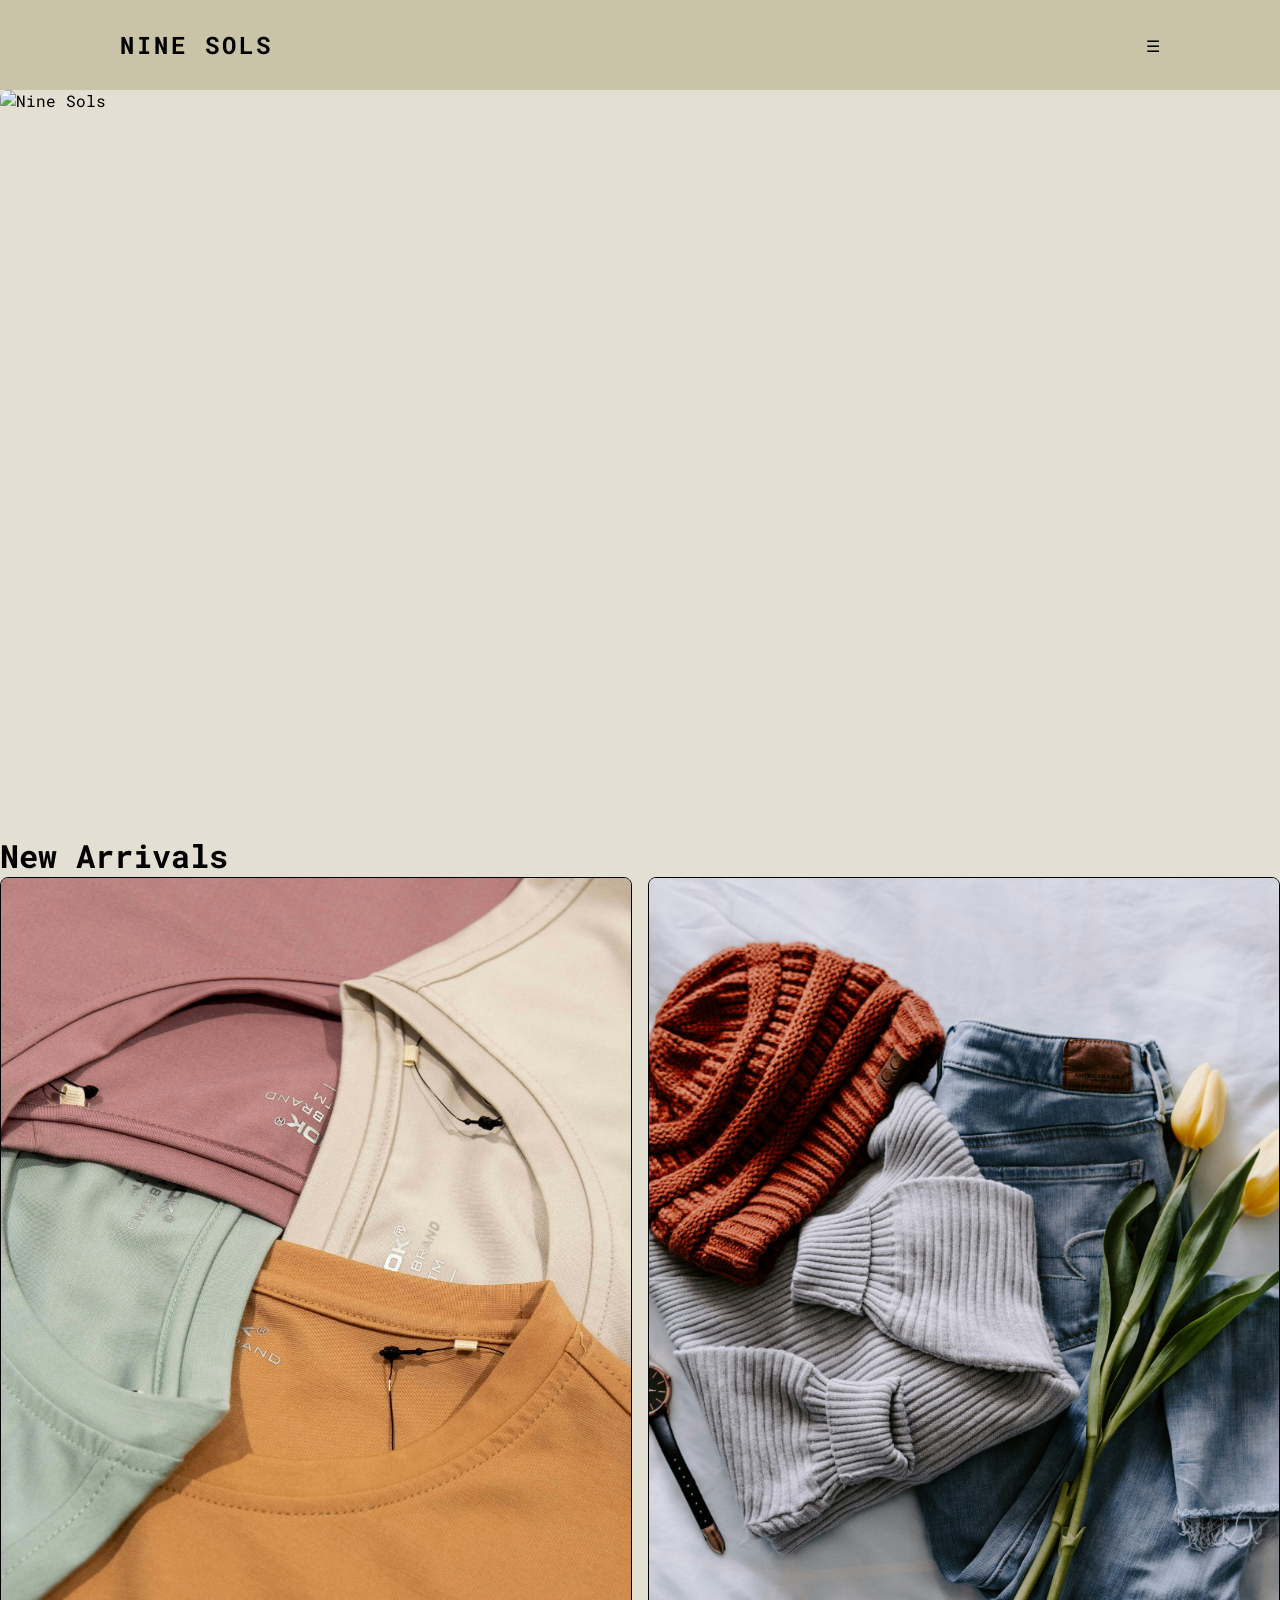
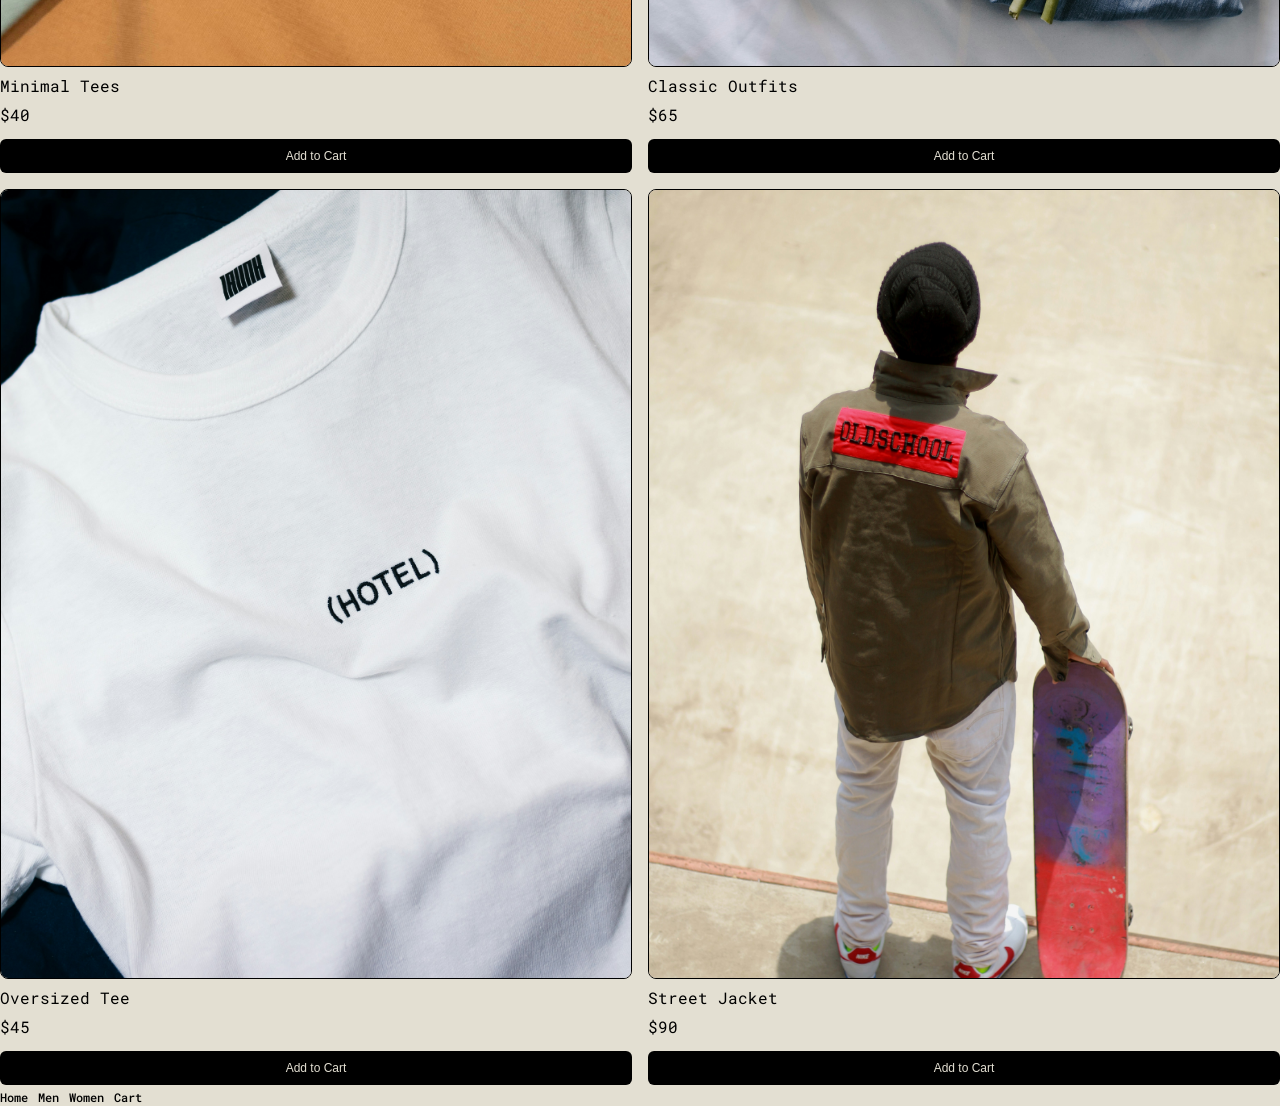
==== index.html @ b7bc0f08 "Update index.html" ====
<!DOCTYPE html>
<html>

<head>
<meta charset="UTF-8">
<title>Nine Sols</title>
<meta name="viewport" content="width=device-width, initial-scale=1.0">
<link rel="stylesheet" href="style.css">
</head>

<body>

<header>
<div class="logo">NINE SOLS</div>
<div class="menu">☰</div>
</header>

<div class="container">

<div class="hero-image">
<img src="images/lifestyle1.jpg" alt="Nine Sols">
</div>

<h1 class="page-title">New Arrivals</h1>

<div class="products">

<div class="product-card">
<div class="product-image">
<img src="images/shirts1.jpg" alt="">
</div>
<div class="product-name">Minimal Tees</div>
<div class="product-price">$40</div>
<button class="add-cart">Add to Cart</button>
</div>

<div class="product-card">
<div class="product-image">
<img src="images/shirts2.jpg" alt="">
</div>
<div class="product-name">Classic Outfits</div>
<div class="product-price">$65</div>
<button class="add-cart">Add to Cart</button>
</div>

<div class="product-card">
<div class="product-image">
<img src="images/shirts3.jpg" alt="">
</div>
<div class="product-name">Oversized Tee</div>
<div class="product-price">$45</div>
<button class="add-cart">Add to Cart</button>
</div>

<div class="product-card">
<div class="product-image">
<img src="images/shirts4.jpg" alt="">
</div>
<div class="product-name">Street Jacket</div>
<div class="product-price">$90</div>
<button class="add-cart">Add to Cart</button>
</div>

</div>

</div>

<div class="bottom-nav">
<a href="index.html">Home</a>
<a href="men.html">Men</a>
<a href="women.html">Women</a>
<a href="cart.html">Cart</a>
</div>

</body>
</html>
---- style.css ----
@import url('https://fonts.googleapis.com/css2?family=Roboto+Mono:wght@300;400;500;700&display=swap');

* {
  margin: 0;
  padding: 0;
  box-sizing: border-box;
}

body {
  font-family: 'Roboto Mono', monospace;
  background-color: #e3dfd2;
  color: #000;
}

/* ========================= */
/* HEADER */
/* ========================= */

header {
  background-color: #c9c3a7;
  height: 90px;
  display: flex;
  align-items: center;
  justify-content: space-between;
  padding: 0 120px;
  position: relative;
}

.logo {
  font-size: 24px;
  font-weight: 700;
  letter-spacing: 3px;
}

nav ul {
  list-style: none;
  display: flex;
  gap: 40px;
}

nav ul li {
  position: relative;
}

nav a {
  text-decoration: none;
  color: #000;
  font-size: 15px;
  transition: 0.3s ease;
}

nav a:hover {
  opacity: 0.6;
}

/* ========================= */
/* DROPDOWN MENU */
/* ========================= */

.dropdown {
  position: absolute;
  top: 40px;
  left: 0;
  background-color: #e3dfd2;
  border: 1px solid #000;
  padding: 20px;
  width: 200px;
  display: none;
  flex-direction: column;
  gap: 12px;
}

nav ul li:hover .dropdown {
  display: flex;
}

.dropdown a {
  font-size: 14px;
}

/* ========================= */
/* HERO SECTION */
/* ========================= */

.hero {
  height: 600px;
  display: flex;
  align-items: center;
  justify-content: center;
  text-align: center;
  padding: 0 200px;
}

.hero h1 {
  font-size: 52px;
  margin-bottom: 20px;
}

.button {
  background-color: #000;
  color: #e3dfd2;
  padding: 14px 40px;
  text-decoration: none;
  display: inline-block;
  margin-top: 20px;
  transition: 0.3s ease;
}

.button:hover {
  background-color: #c9c3a7;
  color: #000;
}

/* ========================= */
/* PRODUCT GRID */
/* ========================= */

.section {
  padding: 100px 120px;
}

.section h2 {
  font-size: 32px;
  margin-bottom: 60px;
}

.products {
  display: grid;
  grid-template-columns: repeat(3, 1fr);
  gap: 60px;
}

/* Proper image ratio container (4:5 fashion ratio) */
.product-card {
  display: flex;
  flex-direction: column;
  gap: 15px;
}

.product-image {
  width: 100%;
  aspect-ratio: 4 / 5;
  background-color: #c9c3a7;
  border: 1px solid #000;
}

.product-image img {
  width: 100%;
  height: 100%;
  object-fit: cover;
}

.product-card h3 {
  font-size: 16px;
}

.product-card p {
  font-size: 14px;
}

.product-card {
  transition: transform 0.2s ease;
}

.product-card:hover {
  transform: translateY(-4px);
}
/* Hover effect */
.product-card:hover {
  transform: translateY(-6px);
  transition: 0.3s ease;
}

.hero-image {
  width: 100%;
  aspect-ratio: 16 / 9;
  border-radius: 8px;
  overflow: hidden;
  margin-bottom: 24px;
}

.hero-image img {
  width: 100%;
  height: 100%;
  object-fit: cover;
}

.bottom-nav a {
  text-decoration: none;
  color: black;
  font-size: 12px;
  font-weight: 500;
}

.bottom-nav a:hover {
  opacity: 0.6;
}

.add-cart{
margin-top:6px;
padding:10px;
font-size:12px;
background:black;
color:#e3dfd2;
border:none;
border-radius:6px;
cursor:pointer;
}

.add-cart:hover{
background:#333;
}

.products{
display:grid;
grid-template-columns:1fr 1fr;
gap:16px;
}

.product-card{
display:flex;
flex-direction:column;
gap:8px;
}

.product-image{
width:100%;
aspect-ratio:4/5;
background:#c9c3a7;
border-radius:8px;
overflow:hidden;
}

.product-image img{
width:100%;
height:100%;
object-fit:cover;
}
/* ========================= */
/* FOOTER */
/* ========================= */

footer {
  margin-top: 120px;
  height: 120px;
  background-color: #c9c3a7;
  display: flex;
  align-items: center;
  justify-content: center;
  font-size: 14px;
}
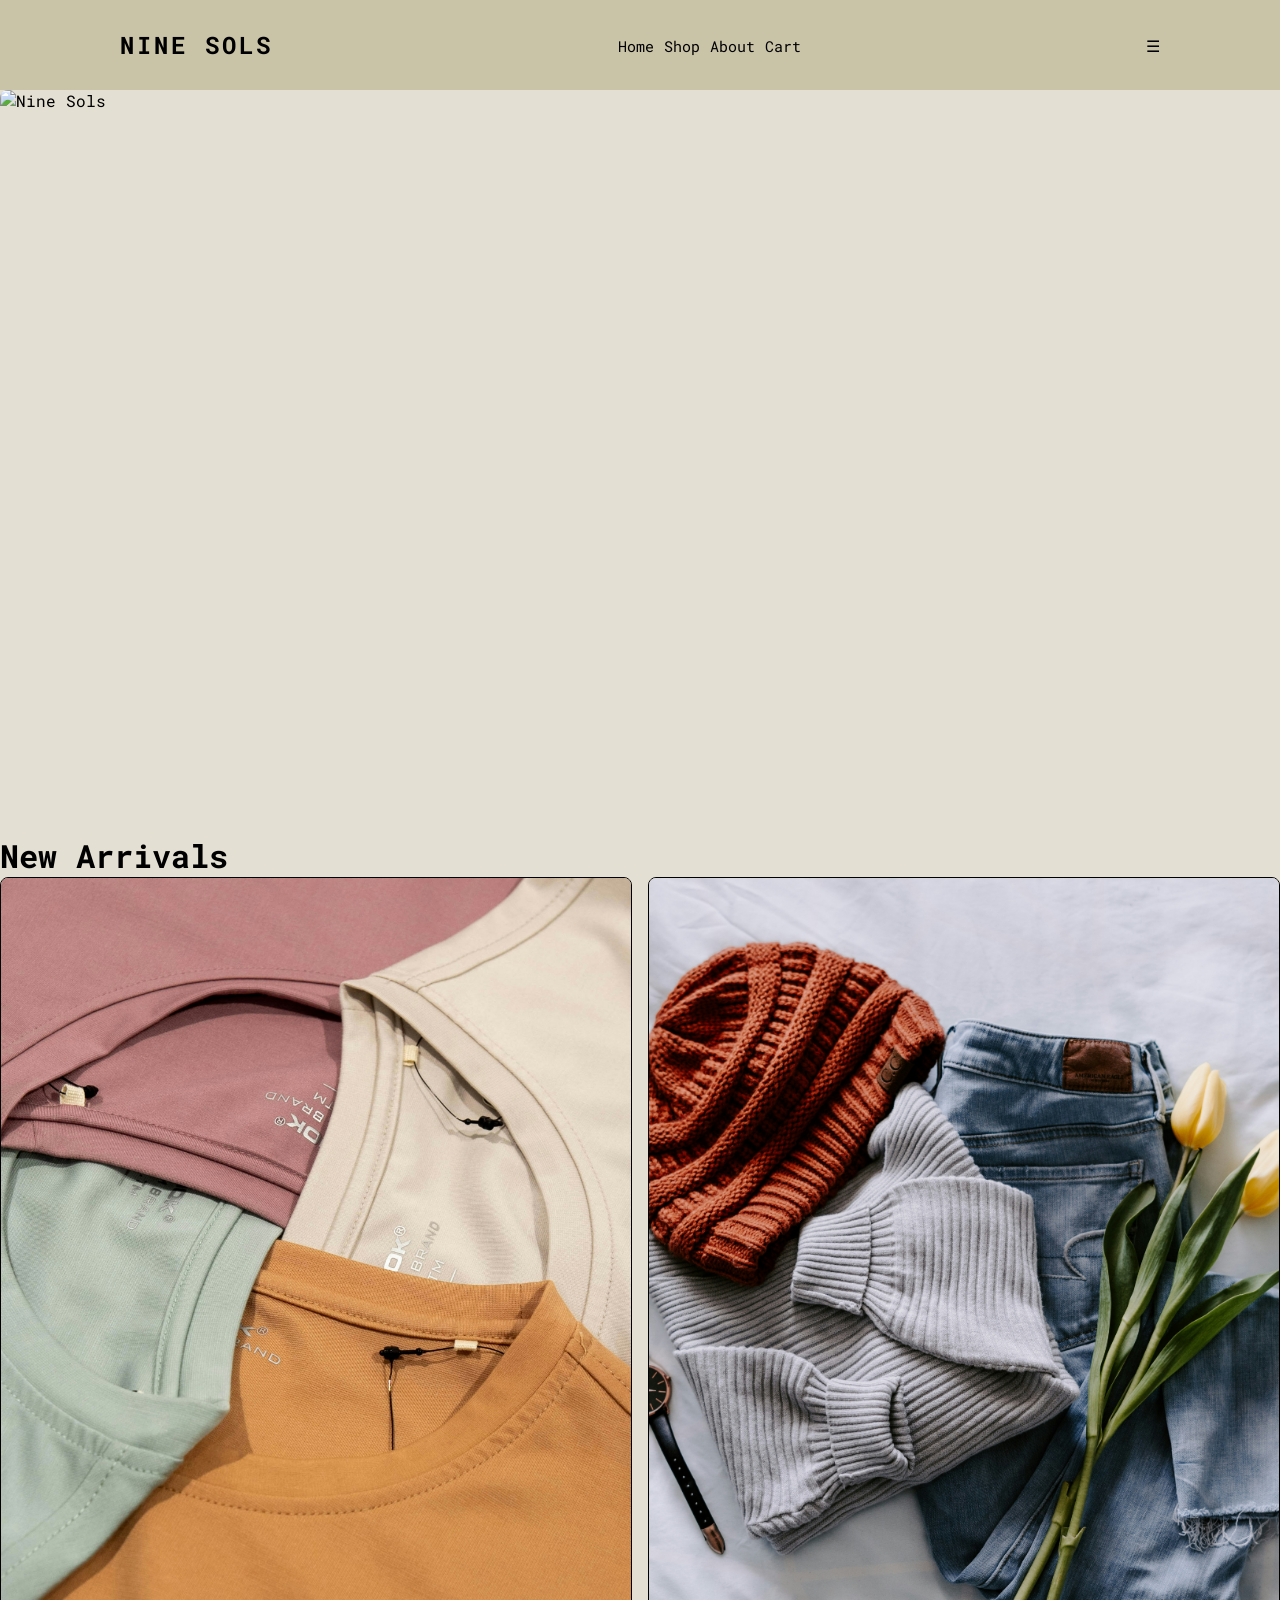
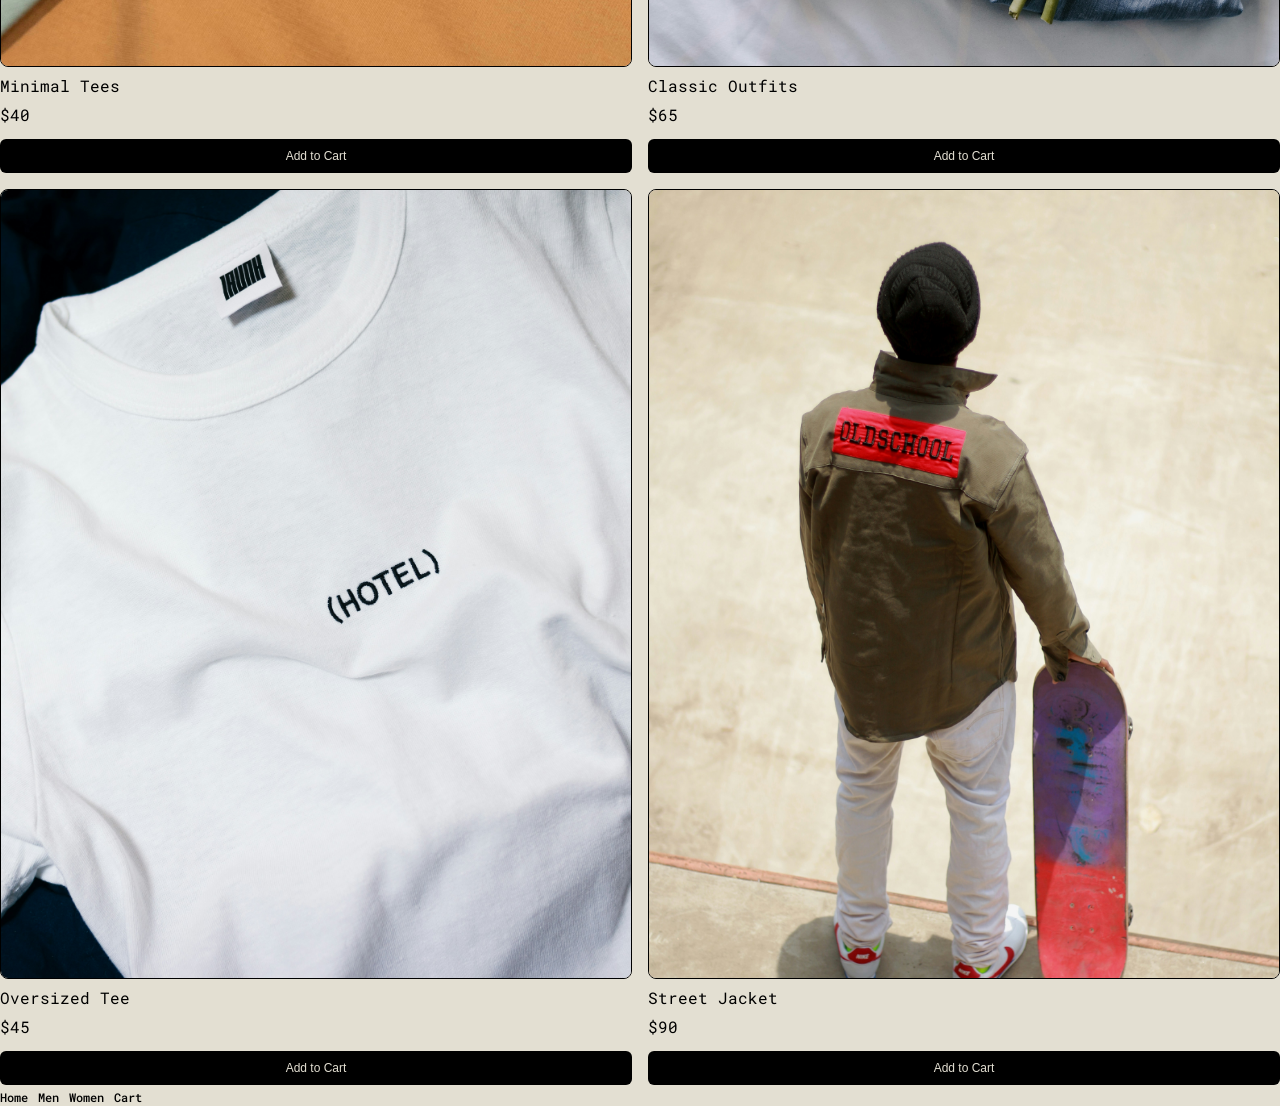
==== commit 8779d991: "updates" ====
--- a/index.html
+++ b/index.html
@@ -12,7 +12,13 @@
 
 <header>
 <div class="logo">NINE SOLS</div>
-<div class="menu">☰</div>
+<nav>
+    <a href="index.html">Home</a>
+    <a href="shop.html">Shop</a>
+    <a href="about.html">About</a>
+    <a href="cart.html">Cart</a>
+  </nav>
+  <div class="menu">☰</div>
 </header>
 
 <div class="container">
--- a/style.css
+++ b/style.css
@@ -130,6 +130,40 @@
   gap: 60px;
 }
 
+/* Contact Form */
+
+.contact-form {
+  display: flex;
+  flex-direction: column;
+  gap: 16px;
+}
+
+.form-group {
+  display: flex;
+  flex-direction: column;
+}
+
+.form-group label {
+  font-size: 13px;
+  margin-bottom: 6px;
+  font-weight: 600;
+}
+
+.form-group input {
+  height: 45px;
+  padding: 10px;
+  border: 1px solid #000;
+  border-radius: 6px;
+  background-color: #e3dfd2;
+  font-family: 'Roboto Mono', monospace;
+  font-size: 14px;
+}
+
+.form-group input:focus {
+  outline: none;
+  border-color: #c9c3a7;
+  background-color: white;
+}
 /* Proper image ratio container (4:5 fashion ratio) */
 .product-card {
   display: flex;
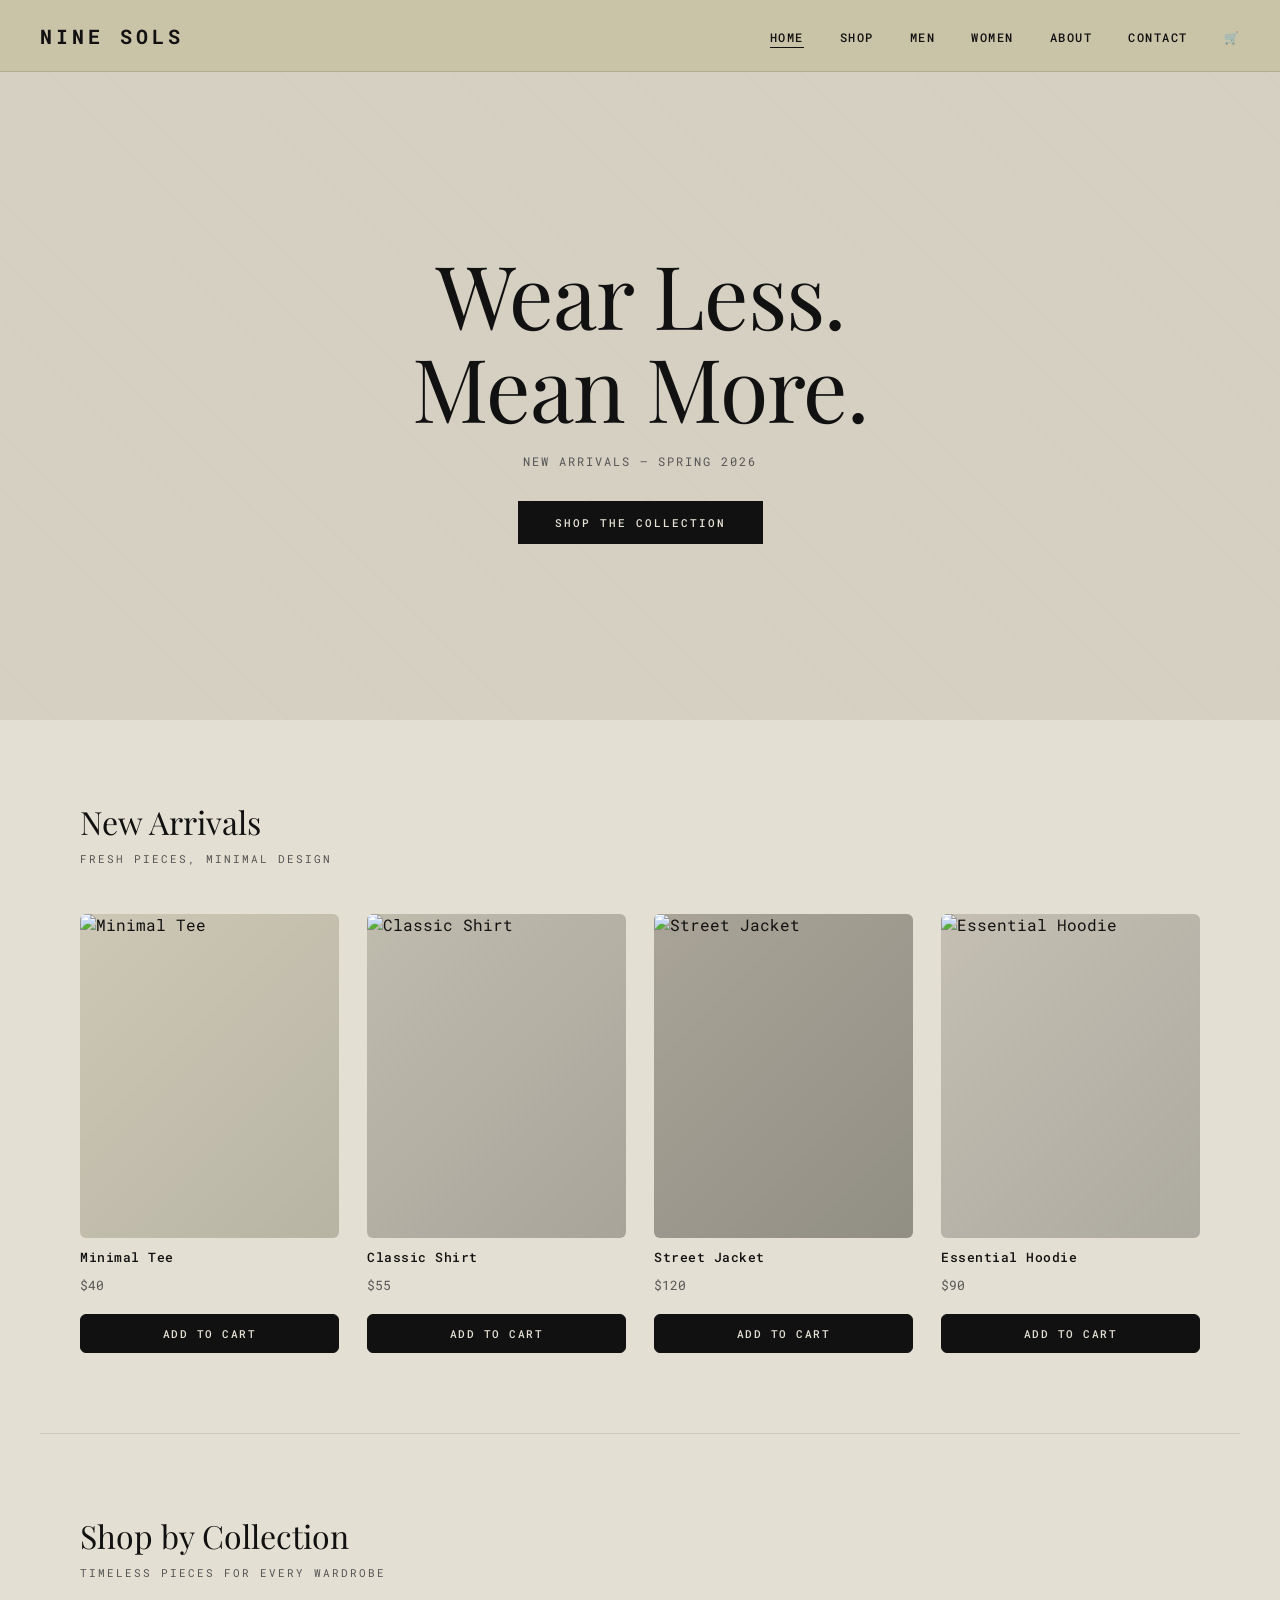
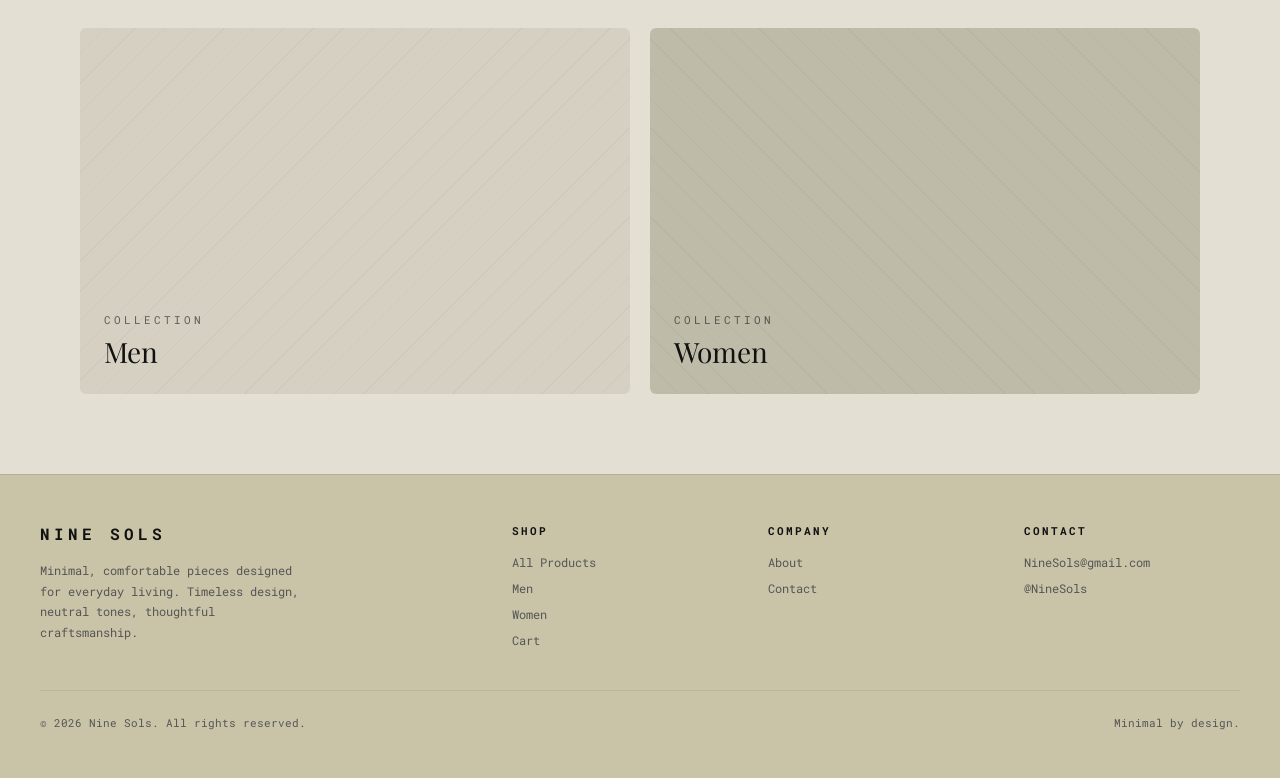
==== commit 45a6f1a7: "update" ====
--- a/index.html
+++ b/index.html
@@ -1,82 +1,138 @@
-<!DOCTYPE html>
-<html>
-
-<head>
-<meta charset="UTF-8">
-<title>Nine Sols</title>
-<meta name="viewport" content="width=device-width, initial-scale=1.0">
-<link rel="stylesheet" href="style.css">
-</head>
-
-<body>
-
-<header>
-<div class="logo">NINE SOLS</div>
-<nav>
-    <a href="index.html">Home</a>
-    <a href="shop.html">Shop</a>
-    <a href="about.html">About</a>
-    <a href="cart.html">Cart</a>
-  </nav>
-  <div class="menu">☰</div>
-</header>
-
-<div class="container">
-
-<div class="hero-image">
-<img src="images/lifestyle1.jpg" alt="Nine Sols">
-</div>
-
-<h1 class="page-title">New Arrivals</h1>
-
-<div class="products">
-
-<div class="product-card">
-<div class="product-image">
-<img src="images/shirts1.jpg" alt="">
-</div>
-<div class="product-name">Minimal Tees</div>
-<div class="product-price">$40</div>
-<button class="add-cart">Add to Cart</button>
-</div>
-
-<div class="product-card">
-<div class="product-image">
-<img src="images/shirts2.jpg" alt="">
-</div>
-<div class="product-name">Classic Outfits</div>
-<div class="product-price">$65</div>
-<button class="add-cart">Add to Cart</button>
-</div>
-
-<div class="product-card">
-<div class="product-image">
-<img src="images/shirts3.jpg" alt="">
-</div>
-<div class="product-name">Oversized Tee</div>
-<div class="product-price">$45</div>
-<button class="add-cart">Add to Cart</button>
-</div>
-
-<div class="product-card">
-<div class="product-image">
-<img src="images/shirts4.jpg" alt="">
-</div>
-<div class="product-name">Street Jacket</div>
-<div class="product-price">$90</div>
-<button class="add-cart">Add to Cart</button>
-</div>
-
-</div>
-
-</div>
-
-<div class="bottom-nav">
-<a href="index.html">Home</a>
-<a href="men.html">Men</a>
-<a href="women.html">Women</a>
-<a href="cart.html">Cart</a>
-</div>
-
-</body>
-</html>+<!DOCTYPE html>
+<html lang="en">
+<head>
+  <meta charset="UTF-8">
+  <meta name="viewport" content="width=device-width, initial-scale=1.0">
+  <title>Nine Sols — Minimal Clothing</title>
+  <link rel="stylesheet" href="style.css">
+</head>
+<body>
+
+<header>
+  <div class="logo"><a href="index.html">NINE SOLS</a></div>
+  <button class="menu-toggle" aria-label="Toggle menu" aria-expanded="false">☰</button>
+  <nav>
+    <ul class="nav-links">
+      <li><a href="index.html" class="active">Home</a></li>
+      <li><a href="shop.html">Shop</a></li>
+      <li><a href="men.html">Men</a></li>
+      <li><a href="women.html">Women</a></li>
+      <li><a href="about.html">About</a></li>
+      <li><a href="contact.html">Contact</a></li>
+      <li>
+        <a href="cart.html" class="cart-icon" aria-label="Cart">
+          🛒
+          <span class="cart-badge">0</span>
+        </a>
+      </li>
+    </ul>
+  </nav>
+</header>
+
+<main>
+
+  <!-- Hero -->
+  <section class="hero">
+    <div class="hero-content">
+      <h1>Wear Less.<br>Mean More.</h1>
+      <p>New Arrivals — Spring 2026</p>
+      <a href="shop.html" class="btn btn-dark">Shop the Collection</a>
+    </div>
+  </section>
+
+  <!-- New Arrivals -->
+  <section class="section">
+    <h2 class="section-title">New Arrivals</h2>
+    <p class="section-subtitle">Fresh pieces, minimal design</p>
+    <div class="products">
+
+      <div class="product-card">
+        <div class="product-image p-tee"><img src="https://images.unsplash.com/photo-1521572163474-6864f9cf17ab?w=400&h=500&fit=crop&crop=center&auto=format&q=80" alt="Minimal Tee" loading="lazy"></div>
+        <div class="product-name">Minimal Tee</div>
+        <div class="product-price">$40</div>
+        <button class="add-cart" data-product>Add to Cart</button>
+      </div>
+
+      <div class="product-card">
+        <div class="product-image p-shirt"><img src="https://images.unsplash.com/photo-1596755094514-f87e34085b2c?w=400&h=500&fit=crop&crop=center&auto=format&q=80" alt="Classic Shirt" loading="lazy"></div>
+        <div class="product-name">Classic Shirt</div>
+        <div class="product-price">$55</div>
+        <button class="add-cart" data-product>Add to Cart</button>
+      </div>
+
+      <div class="product-card">
+        <div class="product-image p-jacket"><img src="https://images.unsplash.com/photo-1551028719-00167b16eac5?w=400&h=500&fit=crop&crop=center&auto=format&q=80" alt="Street Jacket" loading="lazy"></div>
+        <div class="product-name">Street Jacket</div>
+        <div class="product-price">$120</div>
+        <button class="add-cart" data-product>Add to Cart</button>
+      </div>
+
+      <div class="product-card">
+        <div class="product-image p-hoodie"><img src="https://images.unsplash.com/photo-1556821840-3a63f15732ce?w=400&h=500&fit=crop&crop=center&auto=format&q=80" alt="Essential Hoodie" loading="lazy"></div>
+        <div class="product-name">Essential Hoodie</div>
+        <div class="product-price">$90</div>
+        <button class="add-cart" data-product>Add to Cart</button>
+      </div>
+
+    </div>
+  </section>
+
+  <div class="divider"></div>
+
+  <!-- Shop by category -->
+  <section class="section">
+    <h2 class="section-title">Shop by Collection</h2>
+    <p class="section-subtitle">Timeless pieces for every wardrobe</p>
+    <div style="display:grid;grid-template-columns:1fr 1fr;gap:20px;margin-top:8px;">
+      <a href="men.html" style="display:block;aspect-ratio:3/2;background:var(--card-bg);border-radius:6px;overflow:hidden;position:relative;transition:.3s ease;" onmouseover="this.style.opacity='.85'" onmouseout="this.style.opacity='1'">
+        <div style="position:absolute;bottom:24px;left:24px;">
+          <div style="font-size:11px;letter-spacing:3px;text-transform:uppercase;margin-bottom:6px;opacity:.6;">Collection</div>
+          <div style="font-family:'Playfair Display',serif;font-size:28px;font-weight:400;">Men</div>
+        </div>
+        <div style="position:absolute;inset:0;background:repeating-linear-gradient(-45deg,transparent,transparent 20px,rgba(0,0,0,.03) 20px,rgba(0,0,0,.03) 21px);"></div>
+      </a>
+      <a href="women.html" style="display:block;aspect-ratio:3/2;background:#bfbba9;border-radius:6px;overflow:hidden;position:relative;transition:.3s ease;" onmouseover="this.style.opacity='.85'" onmouseout="this.style.opacity='1'">
+        <div style="position:absolute;bottom:24px;left:24px;">
+          <div style="font-size:11px;letter-spacing:3px;text-transform:uppercase;margin-bottom:6px;opacity:.6;">Collection</div>
+          <div style="font-family:'Playfair Display',serif;font-size:28px;font-weight:400;">Women</div>
+        </div>
+        <div style="position:absolute;inset:0;background:repeating-linear-gradient(45deg,transparent,transparent 20px,rgba(0,0,0,.03) 20px,rgba(0,0,0,.03) 21px);"></div>
+      </a>
+    </div>
+  </section>
+
+</main>
+
+<footer>
+  <div class="footer-inner">
+    <div class="footer-brand">
+      <div class="logo">NINE SOLS</div>
+      <p>Minimal, comfortable pieces designed for everyday living. Timeless design, neutral tones, thoughtful craftsmanship.</p>
+    </div>
+    <div class="footer-col">
+      <h4>Shop</h4>
+      <a href="shop.html">All Products</a>
+      <a href="men.html">Men</a>
+      <a href="women.html">Women</a>
+      <a href="cart.html">Cart</a>
+    </div>
+    <div class="footer-col">
+      <h4>Company</h4>
+      <a href="about.html">About</a>
+      <a href="contact.html">Contact</a>
+    </div>
+    <div class="footer-col">
+      <h4>Contact</h4>
+      <a href="mailto:NineSols@gmail.com">NineSols@gmail.com</a>
+      <a href="#">@NineSols</a>
+    </div>
+  </div>
+  <div class="footer-bottom">
+    <span>© 2026 Nine Sols. All rights reserved.</span>
+    <span>Minimal by design.</span>
+  </div>
+</footer>
+
+<script src="cart.js"></script>
+</body>
+</html>
--- a/style.css
+++ b/style.css
@@ -1,285 +1,758 @@
-@import url('https://fonts.googleapis.com/css2?family=Roboto+Mono:wght@300;400;500;700&display=swap');
-
-* {
-  margin: 0;
-  padding: 0;
-  box-sizing: border-box;
-}
-
-body {
-  font-family: 'Roboto Mono', monospace;
-  background-color: #e3dfd2;
-  color: #000;
-}
-
-/* ========================= */
-/* HEADER */
-/* ========================= */
-
-header {
-  background-color: #c9c3a7;
-  height: 90px;
-  display: flex;
-  align-items: center;
-  justify-content: space-between;
-  padding: 0 120px;
-  position: relative;
-}
-
-.logo {
-  font-size: 24px;
-  font-weight: 700;
-  letter-spacing: 3px;
-}
-
-nav ul {
-  list-style: none;
-  display: flex;
-  gap: 40px;
-}
-
-nav ul li {
-  position: relative;
-}
-
-nav a {
-  text-decoration: none;
-  color: #000;
-  font-size: 15px;
-  transition: 0.3s ease;
-}
-
-nav a:hover {
-  opacity: 0.6;
-}
-
-/* ========================= */
-/* DROPDOWN MENU */
-/* ========================= */
-
-.dropdown {
-  position: absolute;
-  top: 40px;
-  left: 0;
-  background-color: #e3dfd2;
-  border: 1px solid #000;
-  padding: 20px;
-  width: 200px;
-  display: none;
-  flex-direction: column;
-  gap: 12px;
-}
-
-nav ul li:hover .dropdown {
-  display: flex;
-}
-
-.dropdown a {
-  font-size: 14px;
-}
-
-/* ========================= */
-/* HERO SECTION */
-/* ========================= */
-
-.hero {
-  height: 600px;
-  display: flex;
-  align-items: center;
-  justify-content: center;
-  text-align: center;
-  padding: 0 200px;
-}
-
-.hero h1 {
-  font-size: 52px;
-  margin-bottom: 20px;
-}
-
-.button {
-  background-color: #000;
-  color: #e3dfd2;
-  padding: 14px 40px;
-  text-decoration: none;
-  display: inline-block;
-  margin-top: 20px;
-  transition: 0.3s ease;
-}
-
-.button:hover {
-  background-color: #c9c3a7;
-  color: #000;
-}
-
-/* ========================= */
-/* PRODUCT GRID */
-/* ========================= */
-
-.section {
-  padding: 100px 120px;
-}
-
-.section h2 {
-  font-size: 32px;
-  margin-bottom: 60px;
-}
-
-.products {
-  display: grid;
-  grid-template-columns: repeat(3, 1fr);
-  gap: 60px;
-}
-
-/* Contact Form */
-
-.contact-form {
-  display: flex;
-  flex-direction: column;
-  gap: 16px;
-}
-
-.form-group {
-  display: flex;
-  flex-direction: column;
-}
-
-.form-group label {
-  font-size: 13px;
-  margin-bottom: 6px;
-  font-weight: 600;
-}
-
-.form-group input {
-  height: 45px;
-  padding: 10px;
-  border: 1px solid #000;
-  border-radius: 6px;
-  background-color: #e3dfd2;
-  font-family: 'Roboto Mono', monospace;
-  font-size: 14px;
-}
-
-.form-group input:focus {
-  outline: none;
-  border-color: #c9c3a7;
-  background-color: white;
-}
-/* Proper image ratio container (4:5 fashion ratio) */
-.product-card {
-  display: flex;
-  flex-direction: column;
-  gap: 15px;
-}
-
-.product-image {
-  width: 100%;
-  aspect-ratio: 4 / 5;
-  background-color: #c9c3a7;
-  border: 1px solid #000;
-}
-
-.product-image img {
-  width: 100%;
-  height: 100%;
-  object-fit: cover;
-}
-
-.product-card h3 {
-  font-size: 16px;
-}
-
-.product-card p {
-  font-size: 14px;
-}
-
-.product-card {
-  transition: transform 0.2s ease;
-}
-
-.product-card:hover {
-  transform: translateY(-4px);
-}
-/* Hover effect */
-.product-card:hover {
-  transform: translateY(-6px);
-  transition: 0.3s ease;
-}
-
-.hero-image {
-  width: 100%;
-  aspect-ratio: 16 / 9;
-  border-radius: 8px;
-  overflow: hidden;
-  margin-bottom: 24px;
-}
-
-.hero-image img {
-  width: 100%;
-  height: 100%;
-  object-fit: cover;
-}
-
-.bottom-nav a {
-  text-decoration: none;
-  color: black;
-  font-size: 12px;
-  font-weight: 500;
-}
-
-.bottom-nav a:hover {
-  opacity: 0.6;
-}
-
-.add-cart{
-margin-top:6px;
-padding:10px;
-font-size:12px;
-background:black;
-color:#e3dfd2;
-border:none;
-border-radius:6px;
-cursor:pointer;
-}
-
-.add-cart:hover{
-background:#333;
-}
-
-.products{
-display:grid;
-grid-template-columns:1fr 1fr;
-gap:16px;
-}
-
-.product-card{
-display:flex;
-flex-direction:column;
-gap:8px;
-}
-
-.product-image{
-width:100%;
-aspect-ratio:4/5;
-background:#c9c3a7;
-border-radius:8px;
-overflow:hidden;
-}
-
-.product-image img{
-width:100%;
-height:100%;
-object-fit:cover;
-}
-/* ========================= */
-/* FOOTER */
-/* ========================= */
-
-footer {
-  margin-top: 120px;
-  height: 120px;
-  background-color: #c9c3a7;
-  display: flex;
-  align-items: center;
-  justify-content: center;
-  font-size: 14px;
-}+@import url('https://fonts.googleapis.com/css2?family=Roboto+Mono:wght@300;400;500;700&family=Playfair+Display:ital,wght@0,400;0,600;1,400&display=swap');
+
+/* ── Variables ──────────────────────────────────────────────────────────── */
+:root {
+  --bg:        #e3dfd2;
+  --header-bg: #c9c3a7;
+  --card-bg:   #d5d0c2;
+  --black:     #111;
+  --mid:       #555;
+  --light:     #f0ede4;
+  --accent:    #8b7355;
+  --danger:    #b34a2e;
+  --radius:    6px;
+  --transition: 0.25s ease;
+}
+
+/* ── Reset ──────────────────────────────────────────────────────────────── */
+*, *::before, *::after { margin: 0; padding: 0; box-sizing: border-box; }
+
+html { scroll-behavior: smooth; }
+
+body {
+  font-family: 'Roboto Mono', monospace;
+  background: var(--bg);
+  color: var(--black);
+  min-height: 100vh;
+  display: flex;
+  flex-direction: column;
+}
+
+main { flex: 1; }
+
+img { display: block; max-width: 100%; }
+
+a { color: inherit; text-decoration: none; }
+
+/* ── Header ─────────────────────────────────────────────────────────────── */
+header {
+  background: var(--header-bg);
+  height: 72px;
+  display: flex;
+  align-items: center;
+  justify-content: space-between;
+  padding: 0 40px;
+  position: sticky;
+  top: 0;
+  z-index: 100;
+  border-bottom: 1px solid rgba(0,0,0,.12);
+}
+
+.logo {
+  font-size: 20px;
+  font-weight: 700;
+  letter-spacing: 4px;
+  text-transform: uppercase;
+}
+
+.logo a { color: var(--black); }
+
+.nav-links {
+  display: flex;
+  gap: 36px;
+  align-items: center;
+  list-style: none;
+}
+
+.nav-links a {
+  font-size: 12px;
+  font-weight: 500;
+  letter-spacing: 1.5px;
+  text-transform: uppercase;
+  transition: opacity var(--transition);
+}
+
+.nav-links a:hover { opacity: 0.5; }
+
+.nav-links a.active { border-bottom: 1px solid var(--black); padding-bottom: 2px; }
+
+.cart-icon {
+  position: relative;
+  cursor: pointer;
+}
+
+.cart-badge {
+  position: absolute;
+  top: -8px;
+  right: -10px;
+  background: var(--black);
+  color: var(--bg);
+  font-size: 9px;
+  font-weight: 700;
+  width: 18px;
+  height: 18px;
+  border-radius: 50%;
+  display: none;
+  align-items: center;
+  justify-content: center;
+}
+
+/* Mobile menu toggle */
+.menu-toggle {
+  display: none;
+  background: none;
+  border: none;
+  cursor: pointer;
+  font-size: 22px;
+  padding: 4px;
+}
+
+/* ── Container ──────────────────────────────────────────────────────────── */
+.container {
+  max-width: 1200px;
+  margin: 0 auto;
+  padding: 0 40px;
+}
+
+/* ── Hero ────────────────────────────────────────────────────────────────── */
+.hero {
+  width: 100%;
+  height: 72vh;
+  min-height: 400px;
+  background: var(--card-bg);
+  display: flex;
+  align-items: center;
+  justify-content: center;
+  overflow: hidden;
+  position: relative;
+}
+
+.hero-content {
+  text-align: center;
+  z-index: 1;
+  animation: fadeUp 0.8s ease both;
+}
+
+.hero-content h1 {
+  font-family: 'Playfair Display', serif;
+  font-size: clamp(40px, 7vw, 88px);
+  font-weight: 400;
+  line-height: 1.05;
+  letter-spacing: -1px;
+  margin-bottom: 20px;
+}
+
+.hero-content p {
+  font-size: 12px;
+  letter-spacing: 2px;
+  text-transform: uppercase;
+  color: var(--mid);
+  margin-bottom: 32px;
+}
+
+/* Hero decorative background */
+.hero::before {
+  content: '';
+  position: absolute;
+  inset: 0;
+  background: repeating-linear-gradient(
+    45deg,
+    transparent,
+    transparent 40px,
+    rgba(0,0,0,.025) 40px,
+    rgba(0,0,0,.025) 41px
+  );
+}
+
+/* ── Buttons ─────────────────────────────────────────────────────────────── */
+.btn {
+  display: inline-block;
+  padding: 13px 36px;
+  font-family: 'Roboto Mono', monospace;
+  font-size: 11px;
+  font-weight: 500;
+  letter-spacing: 2px;
+  text-transform: uppercase;
+  cursor: pointer;
+  transition: var(--transition);
+  border: 1px solid var(--black);
+}
+
+.btn-dark { background: var(--black); color: var(--bg); border-color: var(--black); }
+.btn-dark:hover { background: var(--accent); border-color: var(--accent); }
+
+.btn-outline { background: transparent; color: var(--black); }
+.btn-outline:hover { background: var(--black); color: var(--bg); }
+
+/* Add to cart button */
+.add-cart {
+  width: 100%;
+  padding: 11px;
+  font-family: 'Roboto Mono', monospace;
+  font-size: 11px;
+  font-weight: 500;
+  letter-spacing: 1.5px;
+  text-transform: uppercase;
+  background: var(--black);
+  color: var(--bg);
+  border: 1px solid var(--black);
+  border-radius: var(--radius);
+  cursor: pointer;
+  transition: var(--transition);
+  margin-top: 10px;
+}
+
+.add-cart:hover { background: var(--accent); border-color: var(--accent); }
+
+/* ── Section utilities ───────────────────────────────────────────────────── */
+.section { padding: 80px 40px; max-width: 1200px; margin: 0 auto; }
+
+.section-title {
+  font-family: 'Playfair Display', serif;
+  font-size: 32px;
+  font-weight: 400;
+  margin-bottom: 8px;
+}
+
+.section-subtitle {
+  font-size: 11px;
+  letter-spacing: 2px;
+  text-transform: uppercase;
+  color: var(--mid);
+  margin-bottom: 48px;
+}
+
+/* ── Product grid ────────────────────────────────────────────────────────── */
+.products {
+  display: grid;
+  grid-template-columns: repeat(auto-fill, minmax(240px, 1fr));
+  gap: 28px;
+}
+
+.product-card {
+  display: flex;
+  flex-direction: column;
+  gap: 10px;
+  animation: fadeUp 0.5s ease both;
+}
+
+.product-card:nth-child(2) { animation-delay: .08s; }
+.product-card:nth-child(3) { animation-delay: .16s; }
+.product-card:nth-child(4) { animation-delay: .24s; }
+.product-card:nth-child(5) { animation-delay: .32s; }
+.product-card:nth-child(6) { animation-delay: .40s; }
+
+.product-image {
+  width: 100%;
+  aspect-ratio: 4 / 5;
+  background: var(--card-bg);
+  border-radius: var(--radius);
+  overflow: hidden;
+  transition: transform var(--transition);
+}
+
+/* Unique placeholder colors per product type */
+.product-image.p-tee      { background: linear-gradient(135deg, #cdc8b5 0%, #b8b4a4 100%); }
+.product-image.p-shirt    { background: linear-gradient(135deg, #bfbcae 0%, #a8a49a 100%); }
+.product-image.p-jacket   { background: linear-gradient(135deg, #a9a497 0%, #918e84 100%); }
+.product-image.p-hoodie   { background: linear-gradient(135deg, #c4bfb2 0%, #adaaa0 100%); }
+.product-image.p-sweater  { background: linear-gradient(135deg, #d1ccbf 0%, #bab7ac 100%); }
+.product-image.p-lounge   { background: linear-gradient(135deg, #cbcabb 0%, #b5b2a9 100%); }
+.product-image.p-cardigan { background: linear-gradient(135deg, #c8c3b5 0%, #b5b0a3 100%); }
+.product-image.p-pants    { background: linear-gradient(135deg, #b0ad9f 0%, #9c9a8e 100%); }
+
+.product-image img {
+  width: 100%; height: 100%;
+  object-fit: cover;
+}
+
+/* Images now fill the product-image containers */
+
+.product-card:hover .product-image { transform: translateY(-6px); }
+
+.product-name {
+  font-size: 13px;
+  font-weight: 500;
+  letter-spacing: .5px;
+}
+
+.product-price {
+  font-size: 13px;
+  color: var(--mid);
+}
+
+/* ── Page title bar ──────────────────────────────────────────────────────── */
+.page-hero {
+  background: var(--header-bg);
+  padding: 60px 40px;
+  border-bottom: 1px solid rgba(0,0,0,.08);
+}
+
+.page-hero h1 {
+  font-family: 'Playfair Display', serif;
+  font-size: clamp(28px, 5vw, 52px);
+  font-weight: 400;
+  max-width: 1200px;
+  margin: 0 auto;
+}
+
+.page-hero p {
+  max-width: 1200px;
+  margin: 12px auto 0;
+  font-size: 12px;
+  color: var(--mid);
+  letter-spacing: 1px;
+}
+
+/* ── Category nav (shop filter tabs) ────────────────────────────────────── */
+.filter-bar {
+  display: flex;
+  gap: 4px;
+  margin-bottom: 40px;
+  flex-wrap: wrap;
+}
+
+.filter-btn {
+  padding: 8px 20px;
+  font-family: 'Roboto Mono', monospace;
+  font-size: 11px;
+  font-weight: 500;
+  letter-spacing: 1.5px;
+  text-transform: uppercase;
+  background: transparent;
+  border: 1px solid rgba(0,0,0,.25);
+  border-radius: var(--radius);
+  cursor: pointer;
+  transition: var(--transition);
+}
+
+.filter-btn:hover, .filter-btn.active {
+  background: var(--black);
+  color: var(--bg);
+  border-color: var(--black);
+}
+
+/* ── About ───────────────────────────────────────────────────────────────── */
+.about-grid {
+  display: grid;
+  grid-template-columns: 1fr 1fr;
+  gap: 80px;
+  align-items: center;
+}
+
+.about-visual {
+  aspect-ratio: 4 / 5;
+  background: var(--card-bg);
+  border-radius: var(--radius);
+  position: relative;
+  overflow: hidden;
+}
+
+.about-visual::before {
+  content: 'NINE SOLS';
+  position: absolute;
+  bottom: 32px;
+  left: 32px;
+  font-size: 11px;
+  letter-spacing: 4px;
+  opacity: .4;
+}
+
+.about-visual::after {
+  content: '';
+  position: absolute;
+  inset: 0;
+  background: repeating-linear-gradient(
+    -45deg,
+    transparent,
+    transparent 20px,
+    rgba(0,0,0,.03) 20px,
+    rgba(0,0,0,.03) 21px
+  );
+}
+
+.about-text h2 {
+  font-family: 'Playfair Display', serif;
+  font-size: 36px;
+  font-weight: 400;
+  margin-bottom: 24px;
+  line-height: 1.25;
+}
+
+.about-text p {
+  font-size: 13px;
+  line-height: 1.8;
+  color: var(--mid);
+  margin-bottom: 16px;
+}
+
+.about-values {
+  margin-top: 40px;
+  display: grid;
+  grid-template-columns: 1fr 1fr;
+  gap: 20px;
+}
+
+.value-item {
+  padding: 20px;
+  border: 1px solid rgba(0,0,0,.12);
+  border-radius: var(--radius);
+}
+
+.value-item strong {
+  display: block;
+  font-size: 11px;
+  letter-spacing: 2px;
+  text-transform: uppercase;
+  margin-bottom: 8px;
+}
+
+.value-item span {
+  font-size: 12px;
+  color: var(--mid);
+  line-height: 1.6;
+}
+
+/* ── Contact ─────────────────────────────────────────────────────────────── */
+.contact-grid {
+  display: grid;
+  grid-template-columns: 1fr 1.4fr;
+  gap: 80px;
+}
+
+.contact-info h3 {
+  font-family: 'Playfair Display', serif;
+  font-size: 24px;
+  font-weight: 400;
+  margin-bottom: 24px;
+}
+
+.contact-info p {
+  font-size: 13px;
+  color: var(--mid);
+  line-height: 1.8;
+  margin-bottom: 12px;
+}
+
+.contact-info strong { color: var(--black); }
+
+.contact-social { margin-top: 32px; }
+.contact-social a {
+  display: inline-block;
+  font-size: 11px;
+  letter-spacing: 2px;
+  text-transform: uppercase;
+  border-bottom: 1px solid var(--black);
+  padding-bottom: 2px;
+  margin-right: 20px;
+  transition: opacity var(--transition);
+}
+.contact-social a:hover { opacity: .5; }
+
+/* Contact form */
+.form-group { margin-bottom: 20px; }
+
+.form-group label {
+  display: block;
+  font-size: 11px;
+  letter-spacing: 1.5px;
+  text-transform: uppercase;
+  margin-bottom: 8px;
+  color: var(--mid);
+}
+
+.form-group input,
+.form-group textarea,
+.form-group select {
+  width: 100%;
+  padding: 13px 16px;
+  font-family: 'Roboto Mono', monospace;
+  font-size: 13px;
+  background: var(--light);
+  border: 1px solid rgba(0,0,0,.2);
+  border-radius: var(--radius);
+  outline: none;
+  transition: border-color var(--transition);
+  color: var(--black);
+}
+
+.form-group input:focus,
+.form-group textarea:focus {
+  border-color: var(--black);
+}
+
+.form-group textarea { resize: vertical; min-height: 120px; }
+
+.form-success {
+  display: none;
+  padding: 16px 20px;
+  background: rgba(0,0,0,.05);
+  border-left: 3px solid var(--black);
+  border-radius: var(--radius);
+  font-size: 13px;
+  margin-top: 16px;
+}
+
+/* ── Cart page ───────────────────────────────────────────────────────────── */
+.cart-layout {
+  display: grid;
+  grid-template-columns: 1fr 320px;
+  gap: 60px;
+  align-items: start;
+}
+
+.cart-items { display: flex; flex-direction: column; gap: 0; }
+
+.cart-row {
+  display: flex;
+  align-items: center;
+  gap: 20px;
+  padding: 20px 0;
+  border-bottom: 1px solid rgba(0,0,0,.1);
+  animation: fadeUp .3s ease both;
+}
+
+.cart-thumb {
+  width: 80px;
+  height: 100px;
+  background: var(--card-bg);
+  border-radius: var(--radius);
+  flex-shrink: 0;
+  overflow: hidden;
+}
+
+.cart-thumb img { width: 100%; height: 100%; object-fit: cover; }
+
+.cart-row-info { flex: 1; }
+
+.cart-row-name { font-size: 13px; font-weight: 500; margin-bottom: 6px; }
+.cart-row-price { font-size: 13px; color: var(--mid); }
+
+.qty-control {
+  display: flex;
+  align-items: center;
+  gap: 12px;
+  margin-top: 10px;
+}
+
+.qty-btn {
+  width: 26px; height: 26px;
+  border: 1px solid rgba(0,0,0,.25);
+  border-radius: 4px;
+  background: none;
+  font-size: 14px;
+  cursor: pointer;
+  display: flex; align-items: center; justify-content: center;
+  transition: var(--transition);
+  font-family: 'Roboto Mono', monospace;
+}
+
+.qty-btn:hover { background: var(--black); color: var(--bg); border-color: var(--black); }
+
+.qty-value { font-size: 13px; min-width: 20px; text-align: center; }
+
+.cart-row-remove {
+  background: none;
+  border: none;
+  cursor: pointer;
+  font-size: 18px;
+  color: var(--mid);
+  padding: 4px;
+  transition: color var(--transition);
+}
+
+.cart-row-remove:hover { color: var(--danger); }
+
+.cart-empty {
+  text-align: center;
+  padding: 80px 0;
+  color: var(--mid);
+}
+
+.cart-empty p { font-size: 14px; margin-bottom: 24px; }
+
+/* Cart summary */
+.cart-summary {
+  position: sticky;
+  top: 88px;
+  background: var(--header-bg);
+  border-radius: var(--radius);
+  padding: 32px;
+}
+
+.cart-summary h3 {
+  font-family: 'Playfair Display', serif;
+  font-size: 20px;
+  font-weight: 400;
+  margin-bottom: 24px;
+}
+
+.summary-row {
+  display: flex;
+  justify-content: space-between;
+  font-size: 12px;
+  padding: 8px 0;
+  border-bottom: 1px solid rgba(0,0,0,.08);
+}
+
+.summary-row.total {
+  font-weight: 700;
+  font-size: 14px;
+  border-bottom: none;
+  margin-top: 8px;
+  padding-top: 12px;
+}
+
+.checkout-btn {
+  width: 100%;
+  margin-top: 24px;
+}
+
+/* Checkout form */
+.checkout-form { margin-top: 32px; display: none; }
+.checkout-form h4 {
+  font-family: 'Playfair Display', serif;
+  font-size: 16px;
+  font-weight: 400;
+  margin-bottom: 16px;
+}
+
+.order-success {
+  display: none;
+  text-align: center;
+  padding: 40px 20px;
+  animation: fadeUp .4s ease both;
+}
+
+.order-success .check {
+  font-size: 40px;
+  margin-bottom: 16px;
+}
+
+.order-success h3 {
+  font-family: 'Playfair Display', serif;
+  font-size: 22px;
+  font-weight: 400;
+  margin-bottom: 10px;
+}
+
+.order-success p { font-size: 12px; color: var(--mid); }
+
+/* ── Footer ──────────────────────────────────────────────────────────────── */
+footer {
+  background: var(--header-bg);
+  border-top: 1px solid rgba(0,0,0,.1);
+  padding: 48px 40px;
+  margin-top: auto;
+}
+
+.footer-inner {
+  max-width: 1200px;
+  margin: 0 auto;
+  display: grid;
+  grid-template-columns: 2fr 1fr 1fr 1fr;
+  gap: 40px;
+}
+
+.footer-brand .logo { font-size: 16px; margin-bottom: 16px; }
+.footer-brand p { font-size: 12px; color: var(--mid); line-height: 1.7; max-width: 260px; }
+
+.footer-col h4 {
+  font-size: 11px;
+  letter-spacing: 2px;
+  text-transform: uppercase;
+  margin-bottom: 16px;
+}
+
+.footer-col a {
+  display: block;
+  font-size: 12px;
+  color: var(--mid);
+  margin-bottom: 10px;
+  transition: color var(--transition);
+}
+.footer-col a:hover { color: var(--black); }
+
+.footer-bottom {
+  max-width: 1200px;
+  margin: 32px auto 0;
+  padding-top: 24px;
+  border-top: 1px solid rgba(0,0,0,.08);
+  display: flex;
+  justify-content: space-between;
+  align-items: center;
+  font-size: 11px;
+  color: var(--mid);
+}
+
+/* ── Toast ───────────────────────────────────────────────────────────────── */
+#ns-toast {
+  position: fixed;
+  bottom: 24px;
+  left: 50%;
+  transform: translateX(-50%) translateY(12px);
+  background: var(--black);
+  color: var(--bg);
+  font-family: 'Roboto Mono', monospace;
+  font-size: 12px;
+  letter-spacing: 1px;
+  padding: 12px 28px;
+  border-radius: 24px;
+  opacity: 0;
+  pointer-events: none;
+  transition: opacity .25s ease, transform .25s ease;
+  white-space: nowrap;
+  z-index: 999;
+}
+
+#ns-toast.show { opacity: 1; transform: translateX(-50%) translateY(0); }
+
+/* ── Divider ─────────────────────────────────────────────────────────────── */
+.divider {
+  height: 1px;
+  background: rgba(0,0,0,.1);
+  margin: 0 40px;
+}
+
+/* ── Animations ──────────────────────────────────────────────────────────── */
+@keyframes fadeUp {
+  from { opacity: 0; transform: translateY(20px); }
+  to   { opacity: 1; transform: translateY(0); }
+}
+
+/* ── Responsive ──────────────────────────────────────────────────────────── */
+@media (max-width: 900px) {
+  header { padding: 0 20px; }
+
+  .menu-toggle { display: block; }
+
+  .nav-links {
+    display: none;
+    position: absolute;
+    top: 72px;
+    left: 0; right: 0;
+    background: var(--header-bg);
+    flex-direction: column;
+    gap: 0;
+    padding: 16px 0;
+    border-top: 1px solid rgba(0,0,0,.1);
+  }
+
+  .nav-links.open { display: flex; }
+  .nav-links li { width: 100%; }
+  .nav-links a { display: block; padding: 12px 24px; font-size: 13px; }
+
+  .about-grid, .contact-grid { grid-template-columns: 1fr; gap: 40px; }
+  .footer-inner { grid-template-columns: 1fr 1fr; }
+  .cart-layout { grid-template-columns: 1fr; }
+  .cart-summary { position: static; }
+  .section { padding: 48px 20px; }
+  .page-hero { padding: 40px 20px; }
+}
+
+@media (max-width: 600px) {
+  .products { grid-template-columns: 1fr 1fr; gap: 16px; }
+  .footer-inner { grid-template-columns: 1fr; }
+  .footer-bottom { flex-direction: column; gap: 8px; text-align: center; }
+  .about-values { grid-template-columns: 1fr; }
+}
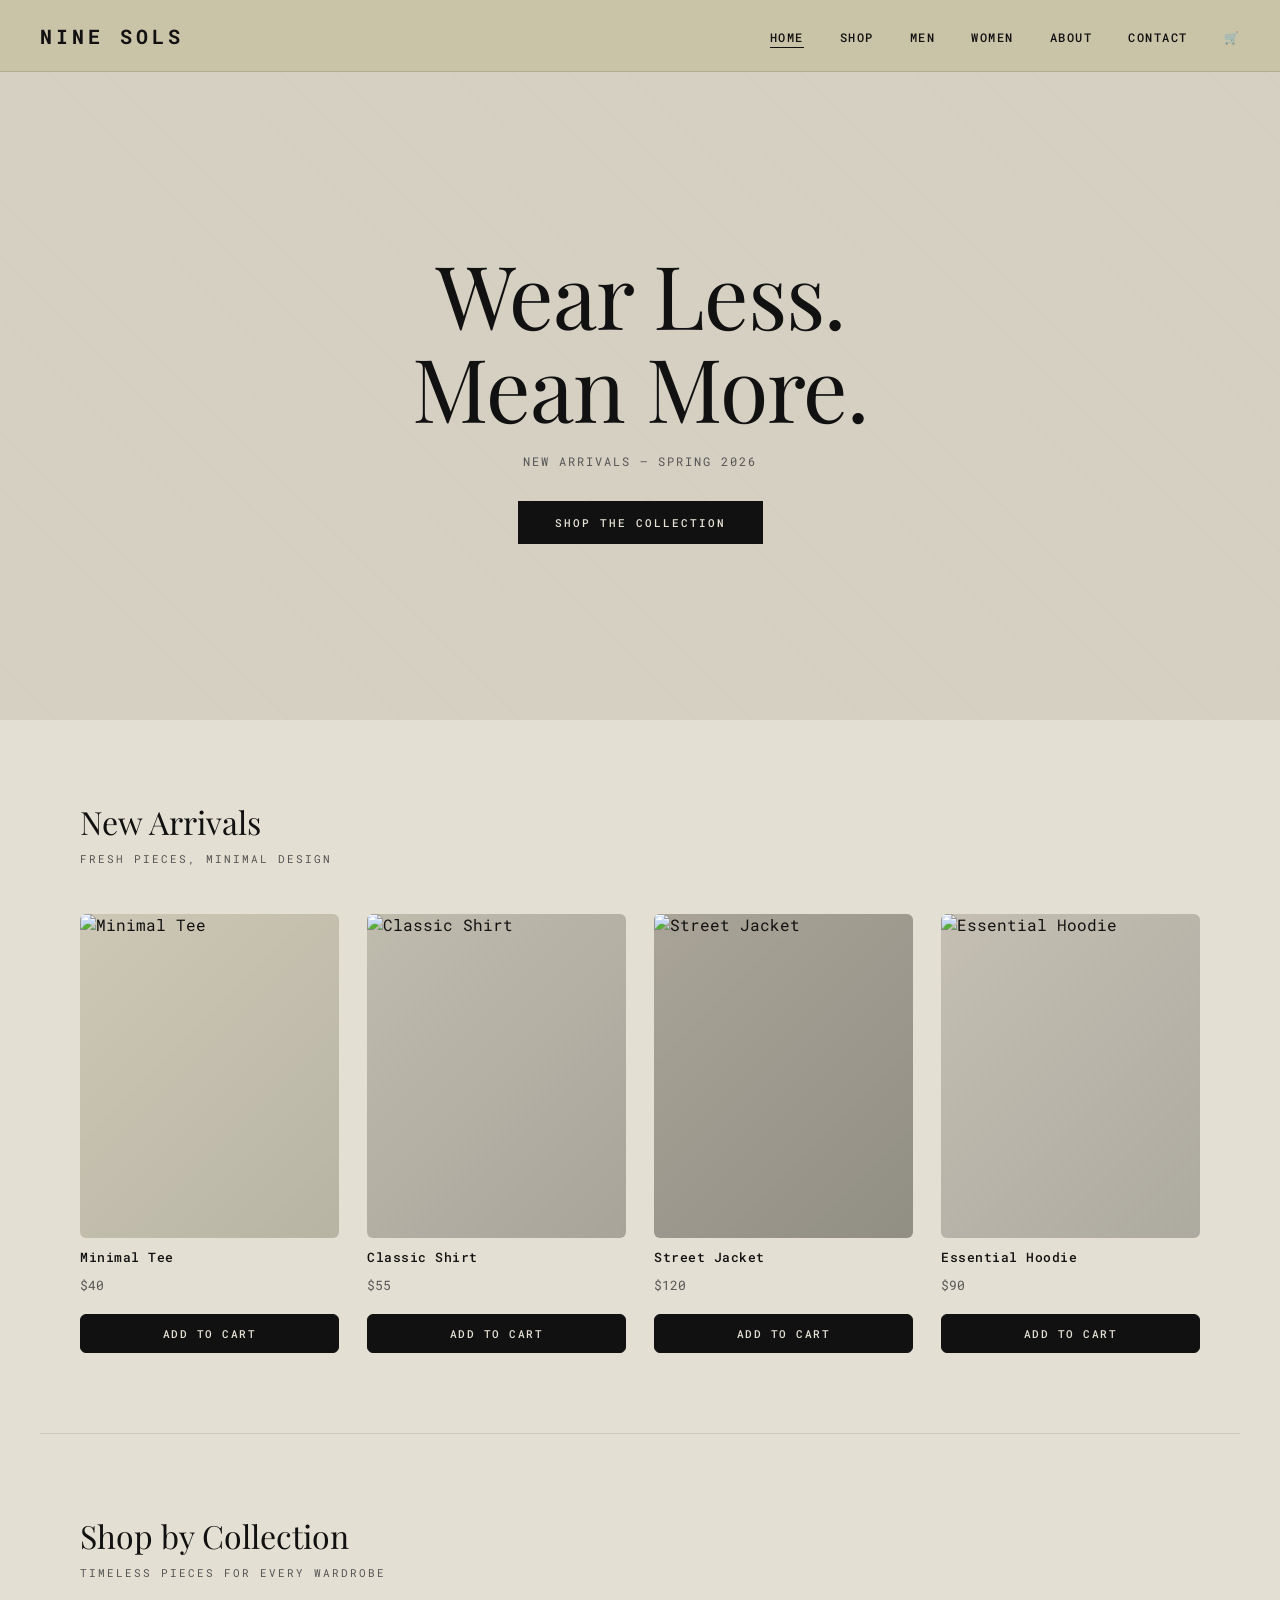
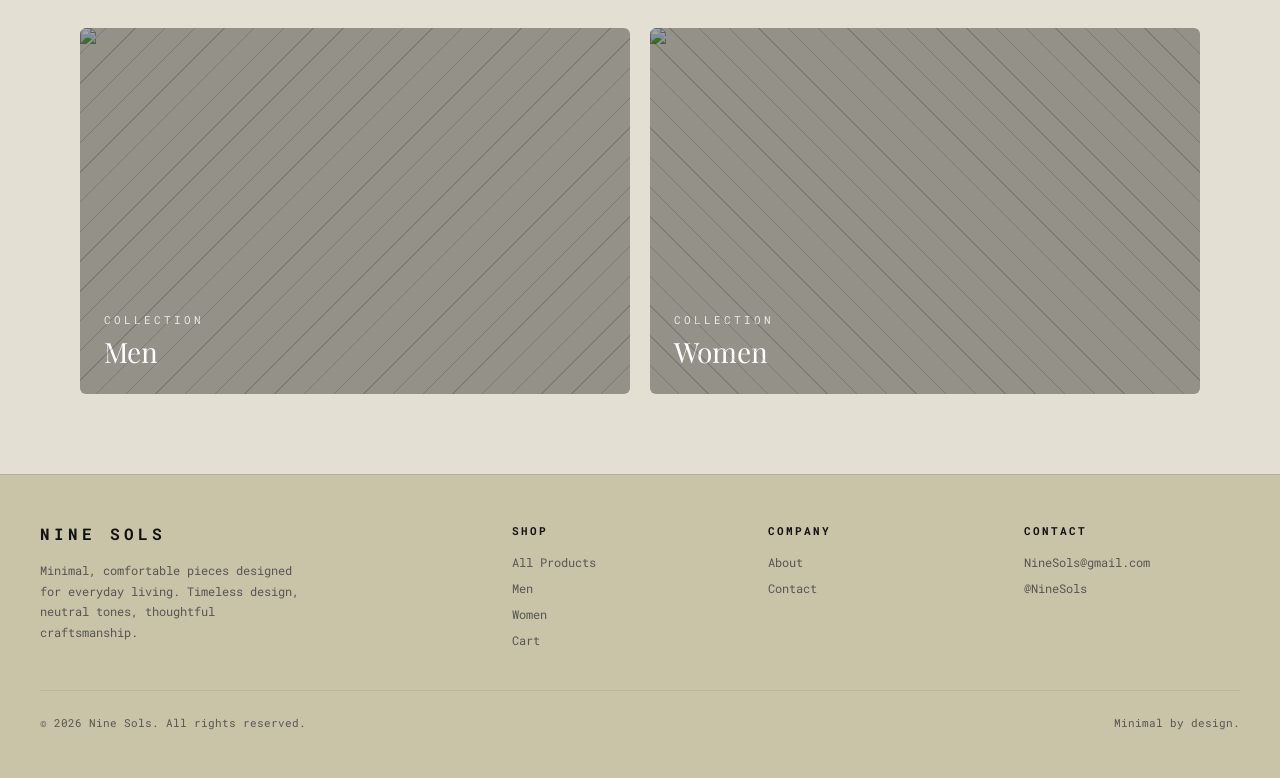
==== commit 66936de7: "Update index.html" ====
--- a/index.html
+++ b/index.html
@@ -14,7 +14,7 @@
   <nav>
     <ul class="nav-links">
       <li><a href="index.html" class="active">Home</a></li>
-      <li><a href="shop.html">Shop</a></li>
+      <li><a href="Shop.html">Shop</a></li>
       <li><a href="men.html">Men</a></li>
       <li><a href="women.html">Women</a></li>
       <li><a href="about.html">About</a></li>
@@ -36,7 +36,7 @@
     <div class="hero-content">
       <h1>Wear Less.<br>Mean More.</h1>
       <p>New Arrivals — Spring 2026</p>
-      <a href="shop.html" class="btn btn-dark">Shop the Collection</a>
+      <a href="Shop.html" class="btn btn-dark">Shop the Collection</a>
     </div>
   </section>
 
@@ -68,7 +68,7 @@
       </div>
 
       <div class="product-card">
-        <div class="product-image p-hoodie"><img src="https://images.unsplash.com/photo-1556821840-3a63f15732ce?w=400&h=500&fit=crop&crop=center&auto=format&q=80" alt="Essential Hoodie" loading="lazy"></div>
+        <div class="product-image p-hoodie"><img src="https://aliandariel.com/cdn/shop/files/ali-ariel-essentials-hoodie-42850432385249.jpg?v=1726315643" alt="Essential Hoodie" loading="lazy"></div>
         <div class="product-name">Essential Hoodie</div>
         <div class="product-price">$90</div>
         <button class="add-cart" data-product>Add to Cart</button>
@@ -80,26 +80,52 @@
   <div class="divider"></div>
 
   <!-- Shop by category -->
-  <section class="section">
-    <h2 class="section-title">Shop by Collection</h2>
-    <p class="section-subtitle">Timeless pieces for every wardrobe</p>
-    <div style="display:grid;grid-template-columns:1fr 1fr;gap:20px;margin-top:8px;">
-      <a href="men.html" style="display:block;aspect-ratio:3/2;background:var(--card-bg);border-radius:6px;overflow:hidden;position:relative;transition:.3s ease;" onmouseover="this.style.opacity='.85'" onmouseout="this.style.opacity='1'">
-        <div style="position:absolute;bottom:24px;left:24px;">
-          <div style="font-size:11px;letter-spacing:3px;text-transform:uppercase;margin-bottom:6px;opacity:.6;">Collection</div>
-          <div style="font-family:'Playfair Display',serif;font-size:28px;font-weight:400;">Men</div>
-        </div>
-        <div style="position:absolute;inset:0;background:repeating-linear-gradient(-45deg,transparent,transparent 20px,rgba(0,0,0,.03) 20px,rgba(0,0,0,.03) 21px);"></div>
-      </a>
-      <a href="women.html" style="display:block;aspect-ratio:3/2;background:#bfbba9;border-radius:6px;overflow:hidden;position:relative;transition:.3s ease;" onmouseover="this.style.opacity='.85'" onmouseout="this.style.opacity='1'">
-        <div style="position:absolute;bottom:24px;left:24px;">
-          <div style="font-size:11px;letter-spacing:3px;text-transform:uppercase;margin-bottom:6px;opacity:.6;">Collection</div>
-          <div style="font-family:'Playfair Display',serif;font-size:28px;font-weight:400;">Women</div>
-        </div>
-        <div style="position:absolute;inset:0;background:repeating-linear-gradient(45deg,transparent,transparent 20px,rgba(0,0,0,.03) 20px,rgba(0,0,0,.03) 21px);"></div>
-      </a>
-    </div>
-  </section>
+ <!-- Shop by category -->
+<section class="section">
+  <h2 class="section-title">Shop by Collection</h2>
+  <p class="section-subtitle">Timeless pieces for every wardrobe</p>
+
+  <div style="display:grid;grid-template-columns:1fr 1fr;gap:20px;margin-top:8px;">
+
+    <!-- MEN -->
+    <a href="men.html" style="display:block;aspect-ratio:3/2;border-radius:6px;overflow:hidden;position:relative;transition:.3s ease;"
+       onmouseover="this.style.opacity='.85'"
+       onmouseout="this.style.opacity='1'">
+
+      <img src="https://i.pinimg.com/564x/0c/7f/cd/0c7fcdd89dd6c208795d33b25bb26052.jpg" loading="lazy">
+
+      <div style="position:absolute;inset:0;background:rgba(0,0,0,.35);"></div>
+
+      <div style="position:absolute;bottom:24px;left:24px;color:white;">
+        <div style="font-size:11px;letter-spacing:3px;text-transform:uppercase;margin-bottom:6px;opacity:.8;">Collection</div>
+        <div style="font-family:'Playfair Display',serif;font-size:28px;font-weight:400;">Men</div>
+      </div>
+
+      <div style="position:absolute;inset:0;background:repeating-linear-gradient(-45deg,transparent,transparent 20px,rgba(0,0,0,.15) 20px,rgba(0,0,0,.15) 21px);"></div>
+
+    </a>
+
+
+    <!-- WOMEN -->
+    <a href="women.html" style="display:block;aspect-ratio:3/2;border-radius:6px;overflow:hidden;position:relative;transition:.3s ease;"
+       onmouseover="this.style.opacity='.85'"
+       onmouseout="this.style.opacity='1'">
+
+      <img src="https://media1.popsugar-assets.com/files/thumbor/9lbTXncVPQGnEfSmz6bUrVi2c2U=/0x361:2160x1800/fit-in/792x990/filters:format_auto():upscale()/2023/10/31/714/n/1922564/a54f8b726541268637b5c5.31439943_.jpg" loading="lazy">
+
+      <div style="position:absolute;inset:0;background:rgba(0,0,0,.35);"></div>
+
+      <div style="position:absolute;bottom:24px;left:24px;color:white;">
+        <div style="font-size:11px;letter-spacing:3px;text-transform:uppercase;margin-bottom:6px;opacity:.8;">Collection</div>
+        <div style="font-family:'Playfair Display',serif;font-size:28px;font-weight:400;">Women</div>
+      </div>
+
+      <div style="position:absolute;inset:0;background:repeating-linear-gradient(45deg,transparent,transparent 20px,rgba(0,0,0,.15) 20px,rgba(0,0,0,.15) 21px);"></div>
+
+    </a>
+
+  </div>
+</section>
 
 </main>
 
